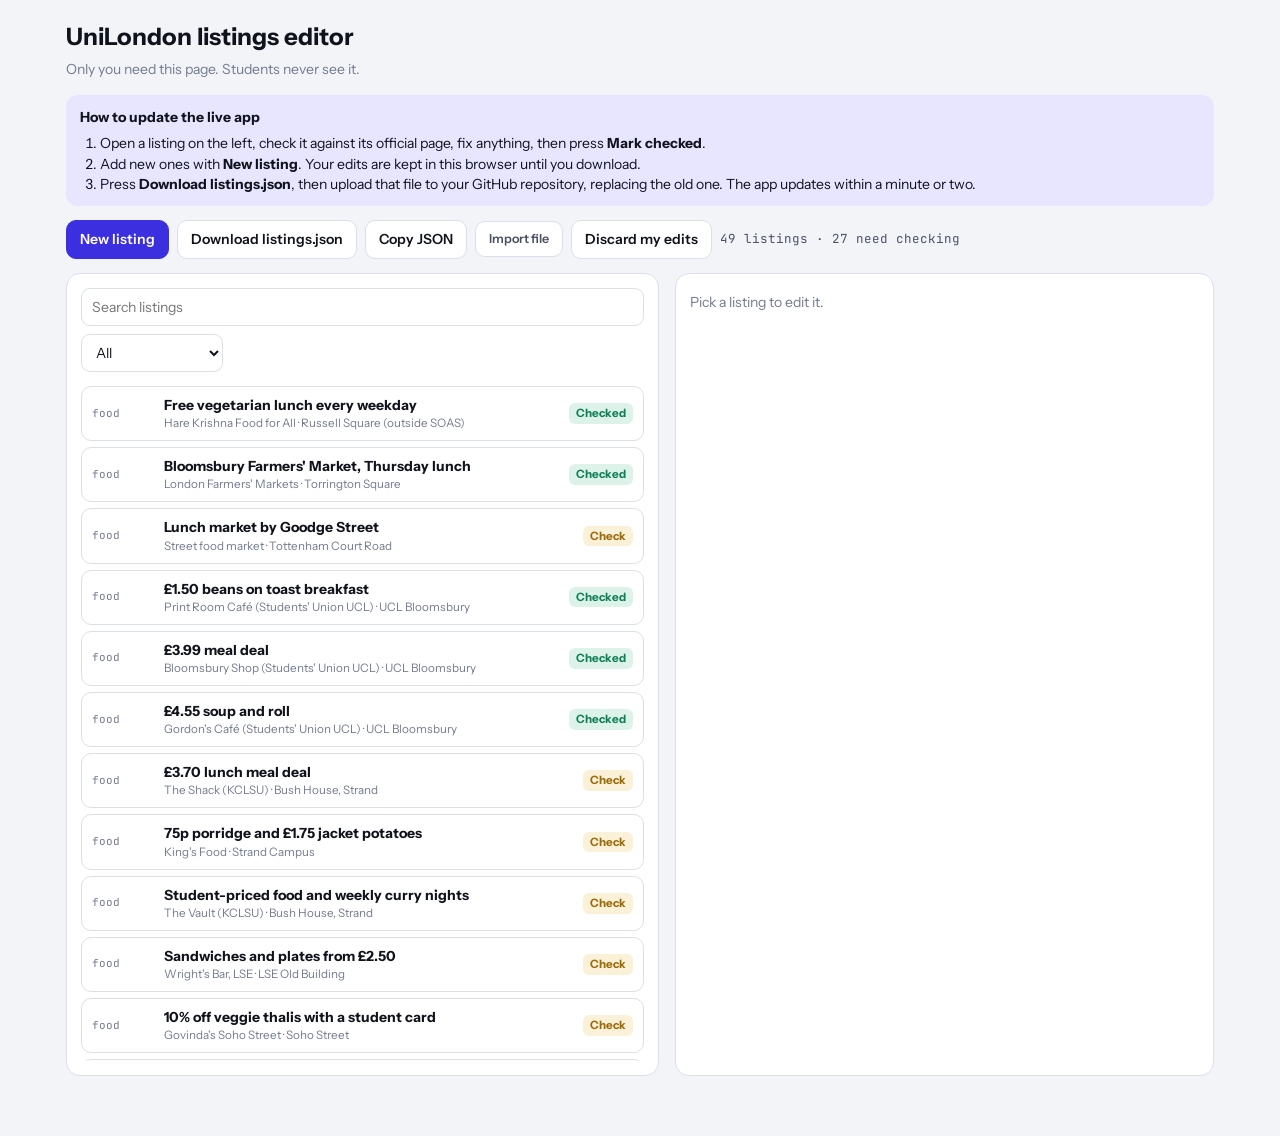
==== admin.html @ ef8fa6a9 "Add files via upload" ====
<!doctype html>
<html lang="en-GB">
<head>
<meta charset="utf-8">
<meta name="viewport" content="width=device-width,initial-scale=1">
<meta name="robots" content="noindex">
<title>UniLondon Listings Editor</title>
<link rel="icon" href="icons/icon-192.png">
<link rel="stylesheet" href="https://fonts.googleapis.com/css2?family=Instrument+Sans:wght@400;500;600;700&family=JetBrains+Mono:wght@400;600&display=swap">
<style>
:root{--bg:#F2F4F8;--surface:#fff;--surface-2:#E9ECF3;--ink:#10131C;--ink-2:#4A5163;--ink-3:#737B8F;--line:#DADFEA;--accent:#3B2FE0;--accent-soft:#E7E5FF;--good:#0F7F57;--good-soft:#DDF3EA;--warn:#9A6A08;--warn-soft:#FBF1D9;--hot:#D92D20}
@media (prefers-color-scheme:dark){:root{color-scheme:dark;--bg:#0B0D13;--surface:#141822;--surface-2:#1C2130;--ink:#EEF0F6;--ink-2:#B4BACB;--ink-3:#848B9E;--line:#272D3D;--accent:#8C84FF;--accent-soft:#25214F;--good:#3DD39A;--good-soft:#12301F;--warn:#E8B34A;--warn-soft:#33280F;--hot:#FF6B5E}}
*{box-sizing:border-box}
body{margin:0;background:var(--bg);color:var(--ink);font:14px/1.45 "Instrument Sans",system-ui,sans-serif}
button,input,select,textarea{font:inherit;color:inherit}
.wrap{max-width:1180px;margin:0 auto;padding:20px 16px 60px}
h1{font-size:24px;margin:0}
.sub{color:var(--ink-3);margin:4px 0 16px}
.bar{display:flex;flex-wrap:wrap;gap:8px;align-items:center;margin-bottom:14px}
.btn{border:1px solid var(--line);background:var(--surface);border-radius:10px;padding:8px 13px;font-weight:600;cursor:pointer}
.btn.primary{background:var(--accent);border-color:var(--accent);color:#fff}
.btn.danger{color:var(--hot)}
input[type=search],input[type=text],input[type=url],input[type=number],input[type=date],input[type=datetime-local],select,textarea{border:1px solid var(--line);background:var(--surface);border-radius:9px;padding:8px 10px;width:100%}
.grid{display:grid;grid-template-columns:minmax(0,1fr);gap:16px}
@media (min-width:980px){.grid{grid-template-columns:minmax(0,1.1fr) minmax(0,1fr)}}
.panel{background:var(--surface);border:1px solid var(--line);border-radius:14px;padding:14px}
.list{display:flex;flex-direction:column;gap:6px;max-height:75vh;overflow:auto}
.row{display:grid;grid-template-columns:auto minmax(0,1fr) auto;gap:10px;align-items:center;text-align:left;border:1px solid var(--line);background:var(--surface);border-radius:10px;padding:8px 10px;cursor:pointer}
.row[aria-current="true"]{border-color:var(--accent);box-shadow:inset 0 0 0 1px var(--accent)}
.row small{display:block;color:var(--ink-3)}
.pill{font-size:11.5px;font-weight:700;border-radius:6px;padding:2px 7px;white-space:nowrap}
.pill.verified{background:var(--good-soft);color:var(--good)}
.pill.check{background:var(--warn-soft);color:var(--warn)}
.cat{font-family:"JetBrains Mono",monospace;font-size:11px;color:var(--ink-3);width:62px}
form{display:grid;grid-template-columns:repeat(2,minmax(0,1fr));gap:10px}
form .full{grid-column:1/-1}
label{display:flex;flex-direction:column;gap:4px;font-size:12.5px;font-weight:700;color:var(--ink-2)}
label small{font-weight:400;color:var(--ink-3)}
.checks{display:flex;flex-wrap:wrap;gap:8px 14px;font-weight:500}
.checks label{flex-direction:row;align-items:center;gap:6px;font-weight:500}
.help{background:var(--accent-soft);border-radius:12px;padding:12px 14px;margin-bottom:14px}
.help ol{margin:6px 0 0;padding-left:20px}
.stat{font-family:"JetBrains Mono",monospace;font-size:12.5px;color:var(--ink-2)}
.toast{position:fixed;bottom:20px;left:50%;transform:translateX(-50%);background:var(--ink);color:var(--bg);padding:10px 16px;border-radius:10px;font-weight:600}
</style>
</head>
<body>
<div class="wrap">
  <h1>UniLondon listings editor</h1>
  <p class="sub">Only you need this page. Students never see it.</p>
  <div class="help">
    <b>How to update the live app</b>
    <ol>
      <li>Open a listing on the left, check it against its official page, fix anything, then press <b>Mark checked</b>.</li>
      <li>Add new ones with <b>New listing</b>. Your edits are kept in this browser until you download.</li>
      <li>Press <b>Download listings.json</b>, then upload that file to your GitHub repository, replacing the old one. The app updates within a minute or two.</li>
    </ol>
  </div>
  <div class="bar">
    <button class="btn primary" id="new">New listing</button>
    <button class="btn" id="download">Download listings.json</button>
    <button class="btn" id="copy">Copy JSON</button>
    <label class="btn" style="flex-direction:row;cursor:pointer">Import file<input type="file" id="import" accept=".json,application/json" hidden></label>
    <button class="btn" id="reload">Discard my edits</button>
    <span class="stat" id="stats"></span>
  </div>
  <div class="grid">
    <div class="panel">
      <div class="bar"><input type="search" id="q" placeholder="Search listings" aria-label="Search listings"><select id="fstatus" aria-label="Filter by status" style="width:auto"><option value="">All</option><option value="check">Needs checking</option><option value="verified">Checked</option></select></div>
      <div class="list" id="list"></div>
    </div>
    <div class="panel" id="editor"><p class="sub">Pick a listing to edit it.</p></div>
  </div>
</div>
<script>
(() => {
const CATS = ["food","study","events","careers","work","funding","deals","sport","housing"];
const UNIS = [["ucl","UCL"],["kcl","King's"],["lse","LSE"]];
const CG = [["tech","Tech/Maths/Eng"],["finance","Econ/Business"],["law","Law/Politics"],["health","Health/Life sci"],["creative","Arts/Humanities"]];
const DAYS = ["Sun","Mon","Tue","Wed","Thu","Fri","Sat"];
const KEY = "unilondon-admin:draft";
let data = null, sel = null;
const $ = s => document.querySelector(s);
const esc = s => String(s ?? "").replace(/[&<>"']/g, c => ({"&":"&amp;","<":"&lt;",">":"&gt;",'"':"&quot;","'":"&#39;"}[c]));
const today = () => new Date().toISOString().slice(0,10);
function toast(m){ const t=document.createElement("div"); t.className="toast"; t.textContent=m; document.body.appendChild(t); setTimeout(()=>t.remove(),2500); }
function save(){ try{ localStorage.setItem(KEY, JSON.stringify(data)); }catch(e){} stats(); }
async function load(fresh){
  if(!fresh){ try{ const d = JSON.parse(localStorage.getItem(KEY)); if(d?.listings){ data = d; render(); return; } }catch(e){} }
  const res = await fetch("listings.json", {cache:"no-cache"}); data = await res.json(); render();
}
function stats(){ const n=data.listings.length, c=data.listings.filter(l=>l.status!=="verified").length; $("#stats").textContent = `${n} listings · ${c} need checking`; }
function render(){
  stats();
  const q = $("#q").value.toLowerCase(), f = $("#fstatus").value;
  const rows = data.listings.filter(l => (!f || (f==="verified") === (l.status==="verified")) && (!q || JSON.stringify(l).toLowerCase().includes(q)));
  $("#list").innerHTML = rows.map(l => `<button class="row" data-id="${esc(l.id)}" aria-current="${l.id===sel}"><span class="cat">${esc(l.cat)}</span><span><b>${esc(l.title)}</b><small>${esc(l.org)} · ${esc(l.area)}${l.start?" · "+esc(l.start.replace("T"," ")):""}${l.deadline?" · closes "+esc(l.deadline):""}</small></span><span class="pill ${l.status==="verified"?"verified":"check"}">${l.status==="verified"?"Checked":"Check"}</span></button>`).join("") || `<p class="sub">No listings match.</p>`;
}
function field(label, name, val, type="text", hint="", full=false){
  return `<label class="${full?"full":""}">${label}${hint?` <small>${hint}</small>`:""}<input type="${type}" name="${name}" value="${esc(val ?? "")}" ${type==="number"?'step="any"':""}></label>`;
}
function edit(id){
  sel = id; render();
  const l = data.listings.find(x=>x.id===id); if(!l) return;
  const checks = (name, opts, vals) => `<div class="checks">${opts.map(([v,t])=>`<label><input type="checkbox" name="${name}" value="${v}" ${(vals||[]).map(String).includes(String(v))?"checked":""}>${t}</label>`).join("")}</div>`;
  $("#editor").innerHTML = `
    <div class="bar" style="justify-content:space-between"><b>${esc(l.title)}</b><span class="pill ${l.status==="verified"?"verified":"check"}">${l.status==="verified"?"Checked "+esc(l.checked||""):"Needs checking"}</span></div>
    <div class="bar">${l.url?`<a class="btn" href="${esc(l.url)}" target="_blank" rel="noopener">Open official page ↗</a>`:""}<button class="btn primary" id="verify">Mark checked today</button><button class="btn" id="dup">Duplicate</button><button class="btn danger" id="del">Delete</button></div>
    <form id="f">
      <label>Category<select name="cat">${CATS.map(c=>`<option ${c===l.cat?"selected":""}>${c}</option>`).join("")}</select></label>
      <label>Status<select name="status"><option value="check" ${l.status!=="verified"?"selected":""}>Needs checking</option><option value="verified" ${l.status==="verified"?"selected":""}>Checked</option></select></label>
      ${field("Title","title",l.title,"text","",true)}
      ${field("Organiser / venue","org",l.org)}
      ${field("Area","area",l.area,"text","e.g. Bloomsbury")}
      ${field("Latitude","lat",l.ll?.[0],"number","right-click in Google Maps")}
      ${field("Longitude","lng",l.ll?.[1],"number")}
      <label class="full"><span>Online only</span><div class="checks"><label><input type="checkbox" name="online" ${l.online?"checked":""}> No physical location</label><label><input type="checkbox" name="rolling" ${l.rolling?"checked":""}> Always open / rolling</label></div></label>
      ${field("Price (£)","price",l.price,"number","0 = free")}
      ${field("Price text","priceText",l.priceText,"text","overrides price, e.g. £5–£8")}
      ${field("Hourly pay (£)","pay",l.pay,"number","jobs/funding")}
      ${field("Opens (hour)","open",l.hours?.[0],"number","e.g. 8.5 = 08:30")}
      ${field("Closes (hour)","close",l.hours?.[1],"number","24 = midnight")}
      <label class="full">Days open <small>none ticked = every day</small>${checks("days", DAYS.map((d,i)=>[i,d]), l.days)}</label>
      ${field("Starts","start",l.start,"datetime-local","events only")}
      ${field("Ends","end",l.end,"datetime-local")}
      ${field("Deadline","deadline",l.deadline,"date")}
      ${field("Last checked","checked",l.checked,"date")}
      <label class="full">Only for students at <small>none ticked = everyone</small>${checks("unis", UNIS, l.unis)}</label>
      <label class="full">Best for courses <small>none = all</small>${checks("cg", CG, l.cg)}</label>
      <label class="full">Best for years <small>none = all</small>${checks("yrs", [[1,"Year 1"],[2,"Year 2"],[3,"Year 3"],[4,"4+/PG"]], l.yrs)}</label>
      ${field("Tags","tags",(l.tags||[]).join(", "),"text","comma separated: food, money, tech, finance, law, culture, music, fitness, community, veg, quiet, wifi",true)}
      <label class="full">Description<textarea name="desc" rows="4">${esc(l.desc)}</textarea></label>
      ${field("Official link","url",l.url,"url","",true)}
      ${field("Source name","source",l.source,"text","",true)}
      <div class="full bar"><button class="btn primary" type="submit">Save changes</button><span class="sub" style="margin:0">ID: <code>${esc(l.id)}</code></span></div>
    </form>`;
  $("#f").addEventListener("submit", e => { e.preventDefault(); apply(l, new FormData(e.target)); save(); render(); edit(l.id); toast("Saved in this browser"); });
  $("#verify").onclick = () => { const fd = new FormData($("#f")); apply(l, fd); l.status="verified"; l.checked=today(); save(); render(); edit(l.id); toast("Marked checked"); };
  $("#dup").onclick = () => { const c = JSON.parse(JSON.stringify(l)); c.id = l.id+"-copy-"+Math.random().toString(36).slice(2,5); c.title += " (copy)"; c.status="check"; data.listings.unshift(c); save(); edit(c.id); };
  $("#del").onclick = e => { if(!e.target.dataset.armed){ e.target.dataset.armed="1"; e.target.textContent="Tap again to delete"; return; } data.listings = data.listings.filter(x=>x.id!==l.id); sel=null; save(); render(); $("#editor").innerHTML='<p class="sub">Deleted.</p>'; };
}
function apply(l, fd){
  const num = k => { const v = fd.get(k); return v===""||v==null ? null : Number(v); };
  const str = k => (fd.get(k)||"").trim();
  const all = k => fd.getAll(k);
  l.cat = str("cat"); l.status = str("status"); l.title = str("title"); l.org = str("org"); l.area = str("area");
  const lat = num("lat"), lng = num("lng"); if(lat!=null && lng!=null) l.ll = [lat,lng]; else delete l.ll;
  l.online = fd.get("online")==="on" || undefined; l.rolling = fd.get("rolling")==="on" || undefined;
  const set = (k,v) => { if(v===null || v==="" || v===undefined || (Array.isArray(v) && !v.length)) delete l[k]; else l[k]=v; };
  set("price", num("price")); set("priceText", str("priceText")); set("pay", num("pay"));
  const o=num("open"), c=num("close"); set("hours", o!=null && c!=null ? [o,c] : null);
  set("days", all("days").map(Number)); set("start", str("start")); set("end", str("end")); set("deadline", str("deadline"));
  set("checked", str("checked")); set("unis", all("unis")); set("cg", all("cg")); set("yrs", all("yrs").map(Number));
  l.tags = str("tags").split(",").map(s=>s.trim()).filter(Boolean);
  l.desc = str("desc"); set("url", str("url")); set("source", str("source"));
  if(!l.online) delete l.online; if(!l.rolling) delete l.rolling;
}
function exportJSON(){ data.updated = today(); return JSON.stringify(data, null, 1); }
$("#list").addEventListener("click", e => { const b = e.target.closest("[data-id]"); if(b) edit(b.dataset.id); });
$("#q").addEventListener("input", render); $("#fstatus").addEventListener("change", render);
$("#new").onclick = () => { const id = "new-"+Date.now().toString(36); data.listings.unshift({id, cat:"food", title:"New listing", org:"", area:"Bloomsbury", tags:[], desc:"", status:"check", checked:today()}); save(); edit(id); };
$("#download").onclick = () => { const blob = new Blob([exportJSON()], {type:"application/json"}); const a = document.createElement("a"); a.href = URL.createObjectURL(blob); a.download = "listings.json"; a.click(); setTimeout(()=>URL.revokeObjectURL(a.href), 1000); save(); };
$("#copy").onclick = async () => { try{ await navigator.clipboard.writeText(exportJSON()); toast("Copied"); }catch(e){ toast("Couldn't copy, use Download instead"); } };
$("#import").onchange = async e => { const f = e.target.files[0]; if(!f) return; try{ const d = JSON.parse(await f.text()); if(!d.listings) throw 0; data = d; save(); render(); toast("Imported"); }catch(err){ toast("That file isn't a UniLondon listings file"); } };
$("#reload").onclick = e => { if(!e.target.dataset.armed){ e.target.dataset.armed="1"; e.target.textContent="Tap again to discard"; return; } try{ localStorage.removeItem(KEY); }catch(err){} location.reload(); };
load();
})();
</script>
</body>
</html>
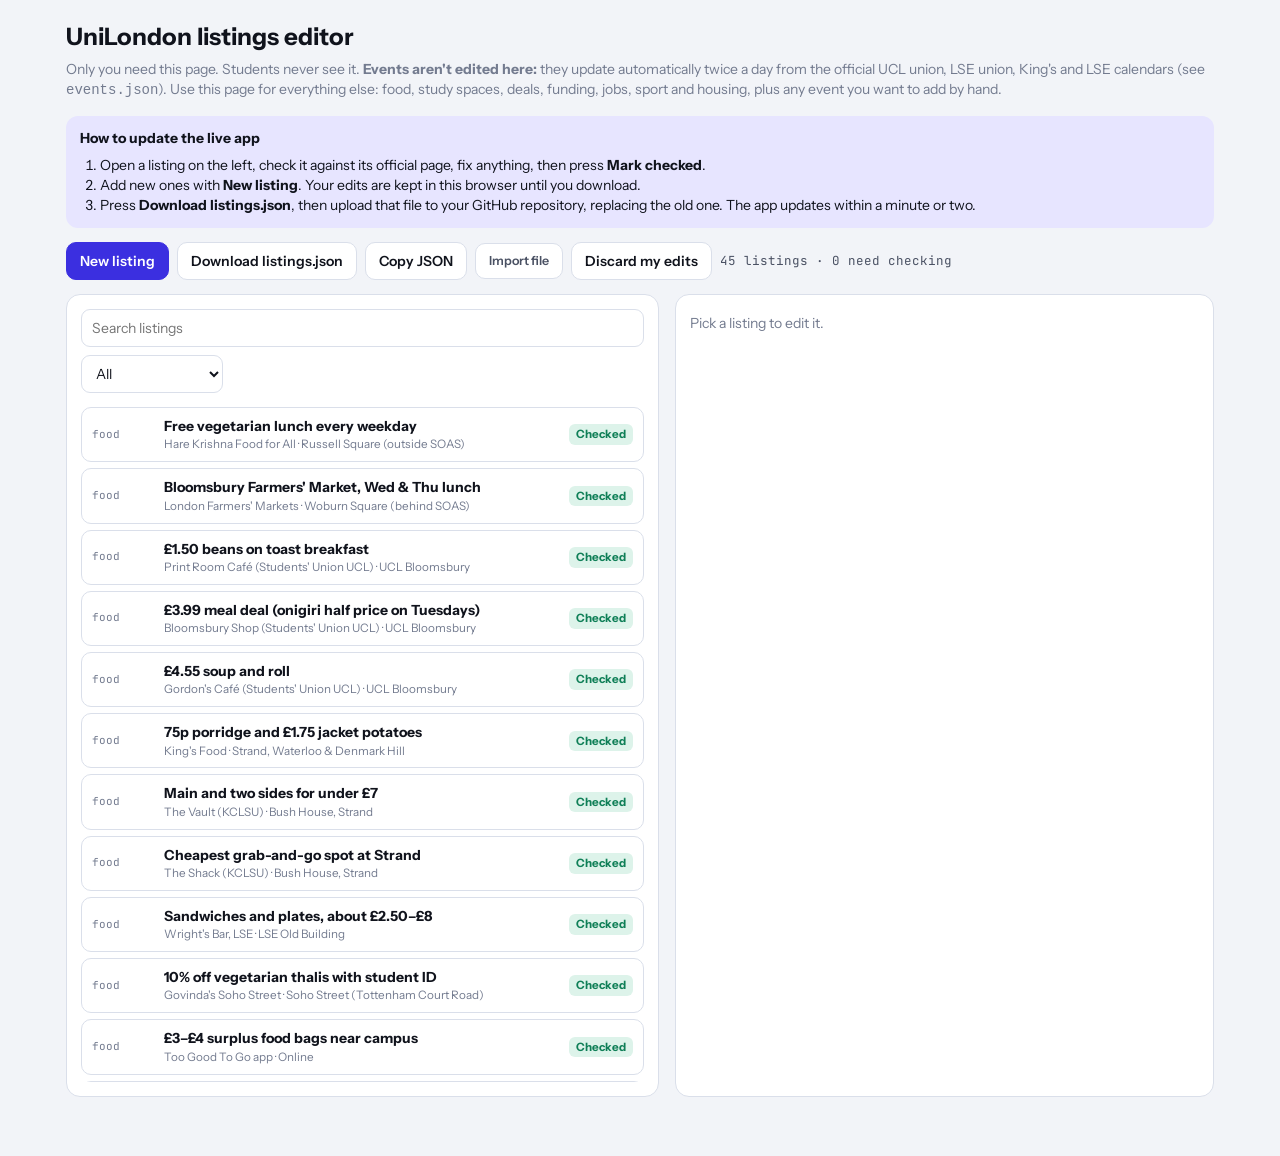
==== commit 2d646872: "Real, auto-updating events and re-verified listings - Add scripts/update_events.py: pulls upcoming e" ====
--- a/admin.html
+++ b/admin.html
@@ -47,7 +47,7 @@
 <body>
 <div class="wrap">
   <h1>UniLondon listings editor</h1>
-  <p class="sub">Only you need this page. Students never see it.</p>
+  <p class="sub">Only you need this page. Students never see it. <b>Events aren't edited here:</b> they update automatically twice a day from the official UCL union, LSE union, King's and LSE calendars (see <code>events.json</code>). Use this page for everything else: food, study spaces, deals, funding, jobs, sport and housing, plus any event you want to add by hand.</p>
   <div class="help">
     <b>How to update the live app</b>
     <ol>
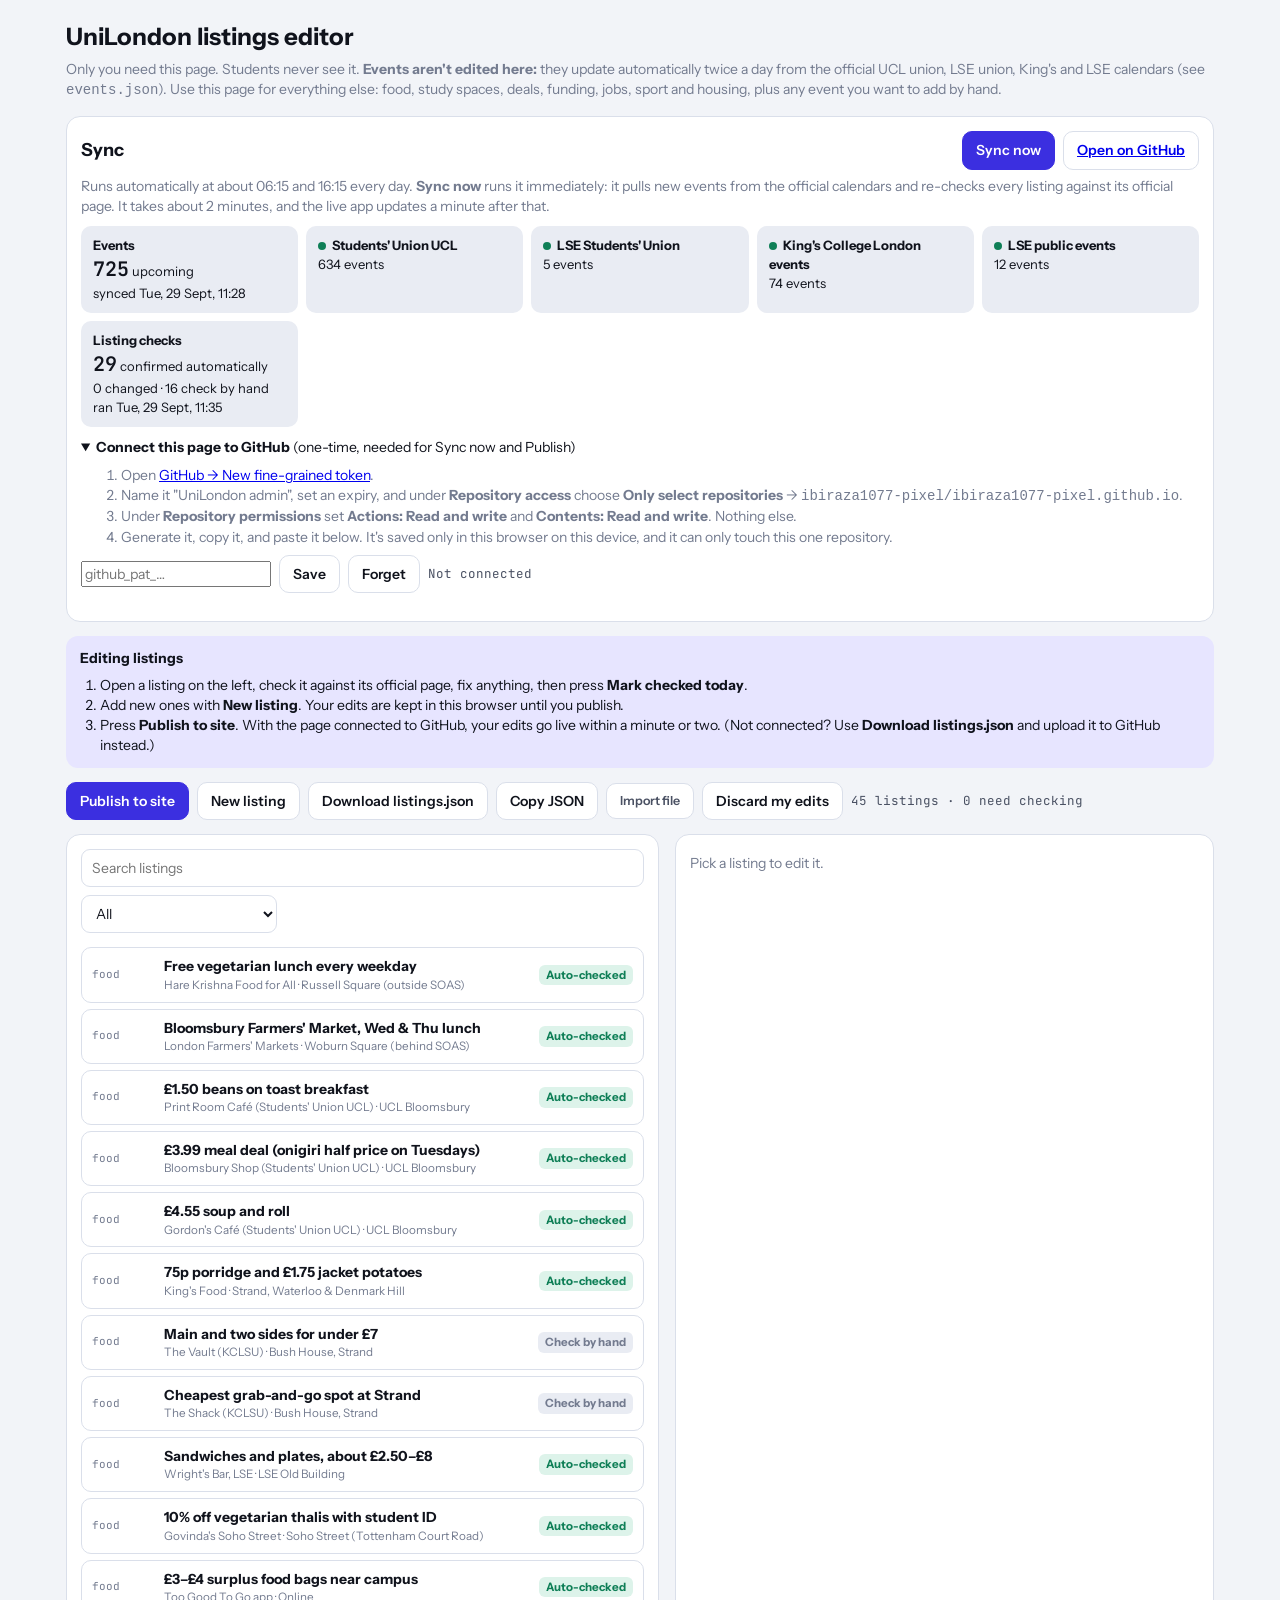
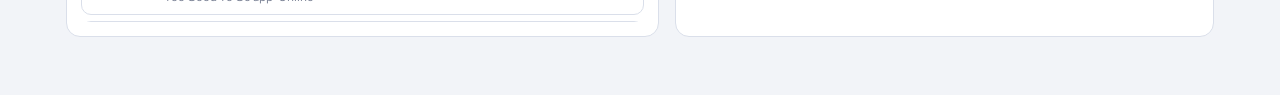
==== commit 2a57bffc: "Sync button and automatic listing re-checks - scripts/check_listings.py: re-checks every hand-entere" ====
--- a/admin.html
+++ b/admin.html
@@ -41,6 +41,15 @@
 .help{background:var(--accent-soft);border-radius:12px;padding:12px 14px;margin-bottom:14px}
 .help ol{margin:6px 0 0;padding-left:20px}
 .stat{font-family:"JetBrains Mono",monospace;font-size:12.5px;color:var(--ink-2)}
+.sync{margin-bottom:14px}
+.syncgrid{display:grid;grid-template-columns:repeat(auto-fit,minmax(200px,1fr));gap:8px}
+.syncgrid .cell{background:var(--surface-2);border-radius:10px;padding:10px 12px;font-size:13px}
+.syncgrid .cell b{display:block;font-size:13px}
+.syncgrid .cell .n{font-family:"JetBrains Mono",monospace;font-size:20px;font-weight:600}
+.dot{display:inline-block;width:8px;height:8px;border-radius:50%;margin-right:6px;background:var(--good)}
+.dot.bad{background:var(--hot)}
+.pill.changed{background:#FDE8E6;color:var(--hot)}
+.pill.blocked{background:var(--surface-2);color:var(--ink-3)}
 .toast{position:fixed;bottom:20px;left:50%;transform:translateX(-50%);background:var(--ink);color:var(--bg);padding:10px 16px;border-radius:10px;font-weight:600}
 </style>
 </head>
@@ -48,16 +57,39 @@
 <div class="wrap">
   <h1>UniLondon listings editor</h1>
   <p class="sub">Only you need this page. Students never see it. <b>Events aren't edited here:</b> they update automatically twice a day from the official UCL union, LSE union, King's and LSE calendars (see <code>events.json</code>). Use this page for everything else: food, study spaces, deals, funding, jobs, sport and housing, plus any event you want to add by hand.</p>
+  <section class="panel sync" id="sync">
+    <div class="bar" style="justify-content:space-between;margin:0">
+      <h2 style="margin:0;font-size:18px">Sync</h2>
+      <div class="bar" style="margin:0">
+        <button class="btn primary" id="syncnow">Sync now</button>
+        <a class="btn" id="actionslink" target="_blank" rel="noopener">Open on GitHub</a>
+      </div>
+    </div>
+    <p class="sub" style="margin:6px 0 10px">Runs automatically at about 06:15 and 16:15 every day. <b>Sync now</b> runs it immediately: it pulls new events from the official calendars and re-checks every listing against its official page. It takes about 2 minutes, and the live app updates a minute after that.</p>
+    <div id="syncstatus" class="syncgrid"></div>
+    <div id="runstatus" class="sub" style="margin:8px 0 0"></div>
+    <details id="tokenbox" style="margin-top:10px">
+      <summary><b>Connect this page to GitHub</b> (one-time, needed for Sync now and Publish)</summary>
+      <ol class="sub" style="margin:8px 0">
+        <li>Open <a href="https://github.com/settings/personal-access-tokens/new" target="_blank" rel="noopener">GitHub → New fine-grained token</a>.</li>
+        <li>Name it "UniLondon admin", set an expiry, and under <b>Repository access</b> choose <b>Only select repositories</b> → <code id="reponame"></code>.</li>
+        <li>Under <b>Repository permissions</b> set <b>Actions: Read and write</b> and <b>Contents: Read and write</b>. Nothing else.</li>
+        <li>Generate it, copy it, and paste it below. It's saved only in this browser on this device, and it can only touch this one repository.</li>
+      </ol>
+      <div class="bar"><input type="password" id="token" placeholder="github_pat_…" autocomplete="off" style="max-width:360px"><button class="btn" id="savetoken">Save</button><button class="btn" id="forgettoken">Forget</button><span class="stat" id="tokenstate"></span></div>
+    </details>
+  </section>
   <div class="help">
-    <b>How to update the live app</b>
+    <b>Editing listings</b>
     <ol>
-      <li>Open a listing on the left, check it against its official page, fix anything, then press <b>Mark checked</b>.</li>
-      <li>Add new ones with <b>New listing</b>. Your edits are kept in this browser until you download.</li>
-      <li>Press <b>Download listings.json</b>, then upload that file to your GitHub repository, replacing the old one. The app updates within a minute or two.</li>
+      <li>Open a listing on the left, check it against its official page, fix anything, then press <b>Mark checked today</b>.</li>
+      <li>Add new ones with <b>New listing</b>. Your edits are kept in this browser until you publish.</li>
+      <li>Press <b>Publish to site</b>. With the page connected to GitHub, your edits go live within a minute or two. (Not connected? Use <b>Download listings.json</b> and upload it to GitHub instead.)</li>
     </ol>
   </div>
   <div class="bar">
-    <button class="btn primary" id="new">New listing</button>
+    <button class="btn primary" id="publish">Publish to site</button>
+    <button class="btn" id="new">New listing</button>
     <button class="btn" id="download">Download listings.json</button>
     <button class="btn" id="copy">Copy JSON</button>
     <label class="btn" style="flex-direction:row;cursor:pointer">Import file<input type="file" id="import" accept=".json,application/json" hidden></label>
@@ -66,12 +98,13 @@
   </div>
   <div class="grid">
     <div class="panel">
-      <div class="bar"><input type="search" id="q" placeholder="Search listings" aria-label="Search listings"><select id="fstatus" aria-label="Filter by status" style="width:auto"><option value="">All</option><option value="check">Needs checking</option><option value="verified">Checked</option></select></div>
+      <div class="bar"><input type="search" id="q" placeholder="Search listings" aria-label="Search listings"><select id="fstatus" aria-label="Filter by status" style="width:auto"><option value="">All</option><option value="check">Needs checking</option><option value="verified">Checked</option><option value="changed">Changed on official page</option><option value="unreachable">Can't auto-check</option></select></div>
       <div class="list" id="list"></div>
     </div>
     <div class="panel" id="editor"><p class="sub">Pick a listing to edit it.</p></div>
   </div>
 </div>
+<script src="config.js"></script>
 <script>
 (() => {
 const CATS = ["food","study","events","careers","work","funding","deals","sport","housing"];
@@ -79,7 +112,11 @@
 const CG = [["tech","Tech/Maths/Eng"],["finance","Econ/Business"],["law","Law/Politics"],["health","Health/Life sci"],["creative","Arts/Humanities"]];
 const DAYS = ["Sun","Mon","Tue","Wed","Thu","Fri","Sat"];
 const KEY = "unilondon-admin:draft";
-let data = null, sel = null;
+let data = null, sel = null, checks = {}, checksRun = null;
+const CFG = window.UNILONDON_CONFIG || {};
+const REPO = CFG.repo || (location.hostname.endsWith("github.io") ? (() => { const owner = location.hostname.split(".")[0]; const seg = location.pathname.split("/")[1]; return seg && !seg.endsWith(".html") ? `${owner}/${seg}` : `${owner}/${location.hostname}`; })() : "");
+const TOKEN_KEY = "unilondon-admin:token";
+const WORKFLOW = "update-events.yml";
 const $ = s => document.querySelector(s);
 const esc = s => String(s ?? "").replace(/[&<>"']/g, c => ({"&":"&amp;","<":"&lt;",">":"&gt;",'"':"&quot;","'":"&#39;"}[c]));
 const today = () => new Date().toISOString().slice(0,10);
@@ -93,8 +130,17 @@
 function render(){
   stats();
   const q = $("#q").value.toLowerCase(), f = $("#fstatus").value;
-  const rows = data.listings.filter(l => (!f || (f==="verified") === (l.status==="verified")) && (!q || JSON.stringify(l).toLowerCase().includes(q)));
-  $("#list").innerHTML = rows.map(l => `<button class="row" data-id="${esc(l.id)}" aria-current="${l.id===sel}"><span class="cat">${esc(l.cat)}</span><span><b>${esc(l.title)}</b><small>${esc(l.org)} · ${esc(l.area)}${l.start?" · "+esc(l.start.replace("T"," ")):""}${l.deadline?" · closes "+esc(l.deadline):""}</small></span><span class="pill ${l.status==="verified"?"verified":"check"}">${l.status==="verified"?"Checked":"Check"}</span></button>`).join("") || `<p class="sub">No listings match.</p>`;
+  const match = l => !f ? true : f==="changed" ? checks[l.id]?.result==="changed" : f==="unreachable" ? ["unreachable","manual"].includes(checks[l.id]?.result) : (f==="verified") === (l.status==="verified");
+  const rows = data.listings.filter(l => match(l) && (!q || JSON.stringify(l).toLowerCase().includes(q)));
+  $("#list").innerHTML = rows.map(l => `<button class="row" data-id="${esc(l.id)}" aria-current="${l.id===sel}"><span class="cat">${esc(l.cat)}</span><span><b>${esc(l.title)}</b><small>${esc(l.org)} · ${esc(l.area)}${l.start?" · "+esc(l.start.replace("T"," ")):""}${l.deadline?" · closes "+esc(l.deadline):""}</small></span>${pill(l)}</button>`).join("") || `<p class="sub">No listings match.</p>`;
+}
+function pill(l){
+  const r = checks[l.id]?.result;
+  if(r==="changed") return `<span class="pill changed">Changed</span>`;
+  if(l.status!=="verified") return `<span class="pill check">Check</span>`;
+  if(r==="ok") return `<span class="pill verified">Auto-checked</span>`;
+  if(r==="unreachable"||r==="manual") return `<span class="pill blocked">Check by hand</span>`;
+  return `<span class="pill verified">Checked</span>`;
 }
 function field(label, name, val, type="text", hint="", full=false){
   return `<label class="${full?"full":""}">${label}${hint?` <small>${hint}</small>`:""}<input type="${type}" name="${name}" value="${esc(val ?? "")}" ${type==="number"?'step="any"':""}></label>`;
@@ -105,6 +151,7 @@
   const checks = (name, opts, vals) => `<div class="checks">${opts.map(([v,t])=>`<label><input type="checkbox" name="${name}" value="${v}" ${(vals||[]).map(String).includes(String(v))?"checked":""}>${t}</label>`).join("")}</div>`;
   $("#editor").innerHTML = `
     <div class="bar" style="justify-content:space-between"><b>${esc(l.title)}</b><span class="pill ${l.status==="verified"?"verified":"check"}">${l.status==="verified"?"Checked "+esc(l.checked||""):"Needs checking"}</span></div>
+    ${checkNote(l)}
     <div class="bar">${l.url?`<a class="btn" href="${esc(l.url)}" target="_blank" rel="noopener">Open official page ↗</a>`:""}<button class="btn primary" id="verify">Mark checked today</button><button class="btn" id="dup">Duplicate</button><button class="btn danger" id="del">Delete</button></div>
     <form id="f">
       <label>Category<select name="cat">${CATS.map(c=>`<option ${c===l.cat?"selected":""}>${c}</option>`).join("")}</select></label>
@@ -135,9 +182,17 @@
       <div class="full bar"><button class="btn primary" type="submit">Save changes</button><span class="sub" style="margin:0">ID: <code>${esc(l.id)}</code></span></div>
     </form>`;
   $("#f").addEventListener("submit", e => { e.preventDefault(); apply(l, new FormData(e.target)); save(); render(); edit(l.id); toast("Saved in this browser"); });
-  $("#verify").onclick = () => { const fd = new FormData($("#f")); apply(l, fd); l.status="verified"; l.checked=today(); save(); render(); edit(l.id); toast("Marked checked"); };
+  $("#verify").onclick = () => { const fd = new FormData($("#f")); apply(l, fd); l.status="verified"; l.checked=today(); delete l.flag; delete l.autoChecked; save(); render(); edit(l.id); toast("Marked checked"); };
   $("#dup").onclick = () => { const c = JSON.parse(JSON.stringify(l)); c.id = l.id+"-copy-"+Math.random().toString(36).slice(2,5); c.title += " (copy)"; c.status="check"; data.listings.unshift(c); save(); edit(c.id); };
   $("#del").onclick = e => { if(!e.target.dataset.armed){ e.target.dataset.armed="1"; e.target.textContent="Tap again to delete"; return; } data.listings = data.listings.filter(x=>x.id!==l.id); sel=null; save(); render(); $("#editor").innerHTML='<p class="sub">Deleted.</p>'; };
+}
+function checkNote(l){
+  const c = checks[l.id]; if(!c) return "";
+  const when = checksRun ? ` (sync on ${esc(checksRun.replace("T"," at "))})` : "";
+  if(c.result==="ok") return `<p class="sub">✅ Confirmed automatically on the official page${when}.</p>`;
+  if(c.result==="changed") return `<p class="sub" style="color:var(--hot)">⚠️ The official page no longer shows: ${c.missing.map(m=>`<code>${esc(m.replace(/\\/g,""))}</code>`).join(", ")}${when}. Check the page, update this listing, then press <b>Mark checked today</b>.</p>`;
+  if(c.result==="unreachable") return `<p class="sub">🔒 This site blocks automated checks (${esc(c.error||"")}). Check it by hand every couple of months.</p>`;
+  return `<p class="sub">✋ No automatic check rules for this listing. Check it by hand every couple of months.</p>`;
 }
 function apply(l, fd){
   const num = k => { const v = fd.get(k); return v===""||v==null ? null : Number(v); };
@@ -163,6 +218,84 @@
 $("#copy").onclick = async () => { try{ await navigator.clipboard.writeText(exportJSON()); toast("Copied"); }catch(e){ toast("Couldn't copy, use Download instead"); } };
 $("#import").onchange = async e => { const f = e.target.files[0]; if(!f) return; try{ const d = JSON.parse(await f.text()); if(!d.listings) throw 0; data = d; save(); render(); toast("Imported"); }catch(err){ toast("That file isn't a UniLondon listings file"); } };
 $("#reload").onclick = e => { if(!e.target.dataset.armed){ e.target.dataset.armed="1"; e.target.textContent="Tap again to discard"; return; } try{ localStorage.removeItem(KEY); }catch(err){} location.reload(); };
+/* ---------- sync + publish ---------- */
+const tok = () => { try{ return localStorage.getItem(TOKEN_KEY) || ""; }catch(e){ return ""; } };
+async function gh(path, opts={}){
+  const r = await fetch(`https://api.github.com/repos/${REPO}${path}`, {...opts, headers:{"Accept":"application/vnd.github+json","Authorization":`Bearer ${tok()}`,"X-GitHub-Api-Version":"2022-11-28", ...(opts.headers||{})}});
+  if(!r.ok && r.status!==204){ let m = r.status + ""; try{ m += " " + (await r.json()).message; }catch(e){} throw new Error(m); }
+  return r.status===204 ? null : r.json();
+}
+function fmtWhen(s){ if(!s) return "never"; const d = new Date(s); return d.toLocaleString("en-GB",{weekday:"short",day:"numeric",month:"short",hour:"2-digit",minute:"2-digit"}); }
+async function loadStatus(){
+  try{
+    const [ev, ch] = await Promise.all([fetch("events.json?t="+Date.now()).then(r=>r.json()).catch(()=>null), fetch("checks.json?t="+Date.now()).then(r=>r.ok?r.json():null).catch(()=>null)]);
+    if(ch){ checksRun = ch.run; checks = Object.fromEntries(ch.results.map(r=>[r.id,r])); }
+    const cells = [];
+    if(ev){
+      cells.push(`<div class="cell"><b>Events</b><span class="n">${ev.events.length}</span> upcoming<br>synced ${esc(fmtWhen(ev.generated))}</div>`);
+      for(const src of ev.sources) cells.push(`<div class="cell"><b><span class="dot ${src.ok?"":"bad"}"></span>${esc(src.name)}</b>${src.ok ? `${src.count} events` : `Failed last time: ${esc(src.error||"")}. Kept ${src.count} previous.`}</div>`);
+    }
+    if(ch){
+      const c = ch.counts;
+      cells.push(`<div class="cell"><b>Listing checks</b><span class="n">${c.ok}</span> confirmed automatically<br>${c.changed ? `<a href="#" id="showchanged" style="color:var(--hot)">${c.changed} changed on the official page</a>` : "0 changed"} · ${c.unreachable + c.manual} check by hand<br>ran ${esc(fmtWhen(ch.run))}</div>`);
+    }
+    $("#syncstatus").innerHTML = cells.join("") || `<p class="sub">No sync has run yet.</p>`;
+    $("#showchanged")?.addEventListener("click", e => { e.preventDefault(); $("#fstatus").value = "changed"; render(); });
+    if(data) render();
+  }catch(e){ $("#syncstatus").innerHTML = `<p class="sub">Couldn't load sync status.</p>`; }
+}
+function tokenUI(){
+  const has = !!tok();
+  $("#tokenstate").textContent = has ? "Connected ✓" : "Not connected";
+  $("#tokenbox").open = !has;
+  $("#reponame").textContent = REPO || "(set repo in config.js)";
+  $("#actionslink").href = REPO ? `https://github.com/${REPO}/actions/workflows/${WORKFLOW}` : "#";
+}
+$("#savetoken").onclick = async () => {
+  const v = $("#token").value.trim(); if(!v) return;
+  try{ localStorage.setItem(TOKEN_KEY, v); }catch(e){}
+  $("#token").value = "";
+  try{ await gh(""); toast("Connected to GitHub"); }catch(e){ toast("GitHub didn't accept that token: " + e.message); try{ localStorage.removeItem(TOKEN_KEY); }catch(_){} }
+  tokenUI();
+};
+$("#forgettoken").onclick = () => { try{ localStorage.removeItem(TOKEN_KEY); }catch(e){} tokenUI(); toast("Token removed from this browser"); };
+let polling = null;
+$("#syncnow").onclick = async () => {
+  if(!tok()){ $("#tokenbox").open = true; toast("Connect this page to GitHub first (see below)"); return; }
+  const btn = $("#syncnow"); btn.disabled = true; btn.textContent = "Starting…";
+  const started = new Date(Date.now() - 5000).toISOString();
+  try{
+    await gh(`/actions/workflows/${WORKFLOW}/dispatches`, {method:"POST", body: JSON.stringify({ref:"main"})});
+    $("#runstatus").textContent = "Sync started. Pulling events and checking listings…";
+    clearInterval(polling);
+    polling = setInterval(async () => {
+      try{
+        const runs = await gh(`/actions/workflows/${WORKFLOW}/runs?per_page=5&event=workflow_dispatch`);
+        const run = runs.workflow_runs.find(r => r.created_at >= started);
+        if(!run){ return; }
+        const secs = Math.round((Date.now() - new Date(run.created_at)) / 1000);
+        if(run.status !== "completed"){ $("#runstatus").innerHTML = `Sync running (${secs}s)… <a href="${run.html_url}" target="_blank" rel="noopener">watch on GitHub</a>`; btn.textContent = "Syncing…"; return; }
+        clearInterval(polling); btn.disabled = false; btn.textContent = "Sync now";
+        if(run.conclusion === "success"){ $("#runstatus").innerHTML = `✅ Sync finished. The live app updates within a minute or two. <a href="${run.html_url}" target="_blank" rel="noopener">Details</a>`; setTimeout(loadStatus, 4000); }
+        else { $("#runstatus").innerHTML = `⚠️ Sync ${run.conclusion}. <a href="${run.html_url}" target="_blank" rel="noopener">See what went wrong</a>`; }
+      }catch(e){ clearInterval(polling); btn.disabled = false; btn.textContent = "Sync now"; $("#runstatus").textContent = "Lost track of the run: " + e.message; }
+    }, 6000);
+  }catch(e){ btn.disabled = false; btn.textContent = "Sync now"; toast("Couldn't start sync: " + e.message); }
+};
+function b64(str){ const bytes = new TextEncoder().encode(str); let bin = ""; bytes.forEach(b => bin += String.fromCharCode(b)); return btoa(bin); }
+$("#publish").onclick = async () => {
+  if(!tok()){ $("#tokenbox").open = true; toast("Connect this page to GitHub first, or use Download listings.json"); return; }
+  const btn = $("#publish"); btn.disabled = true; btn.textContent = "Publishing…";
+  try{
+    const cur = await gh(`/contents/listings.json?ref=main`);
+    await gh(`/contents/listings.json`, {method:"PUT", body: JSON.stringify({message:`Update listings from admin page (${today()})`, content: b64(exportJSON()), sha: cur.sha, branch:"main"})});
+    try{ localStorage.removeItem(KEY); }catch(e){}
+    toast("Published. Live in a minute or two.");
+  }catch(e){ toast("Couldn't publish: " + e.message); }
+  finally{ btn.disabled = false; btn.textContent = "Publish to site"; }
+};
+tokenUI();
+loadStatus();
 load();
 })();
 </script>
